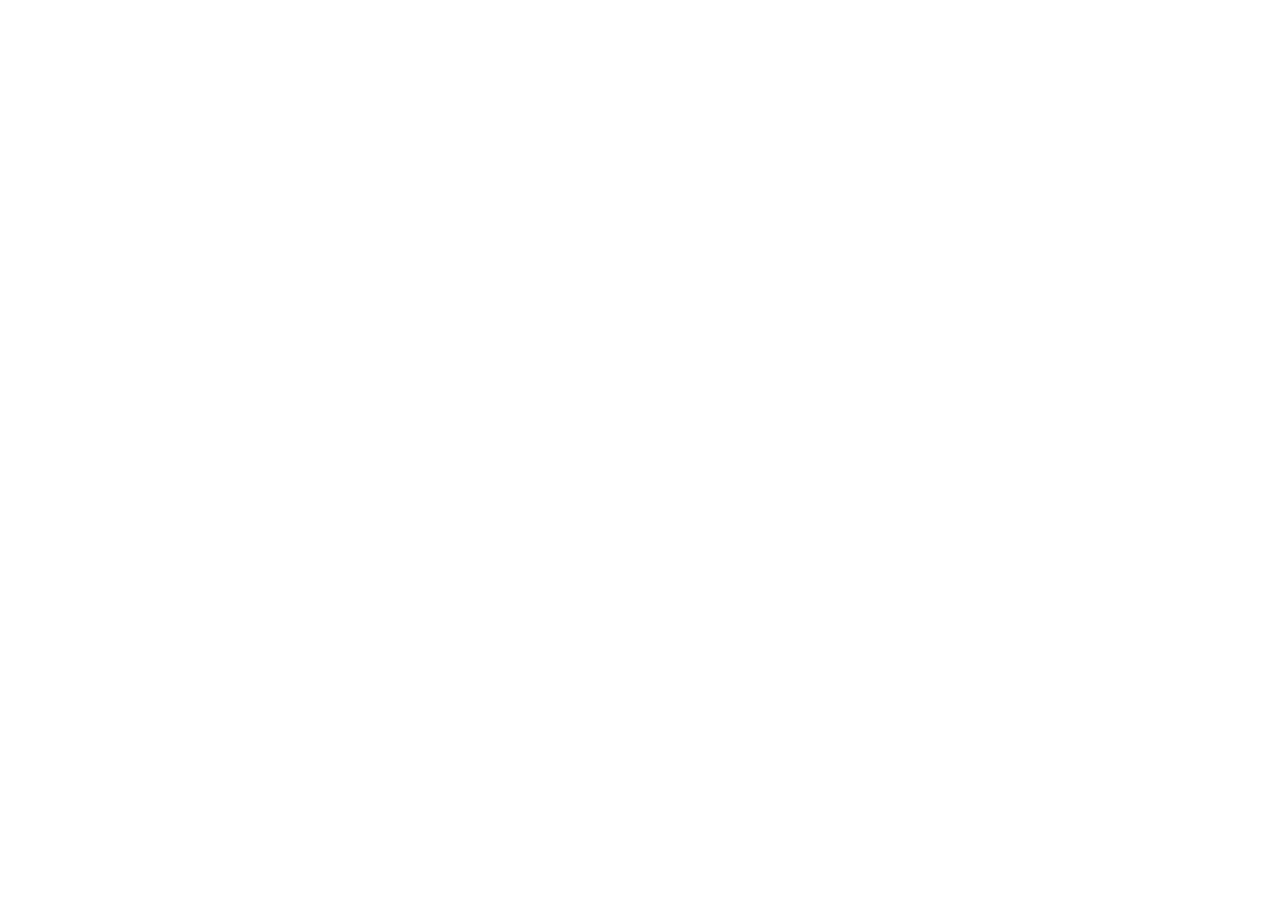
==== characters.html @ 06d354cf "additional changes to index.html and style.css, and add about.html, characters.html, contact.html, g" ====
<!DOCTYPE html>
<html lang="en">
<head>
    <meta charset="UTF-8">
    <meta name="viewport" content="width=device-width, initial-scale=1.0">
    <title>Lama Legends-Characters</title>
</head>
<body>
    
</body>
</html>
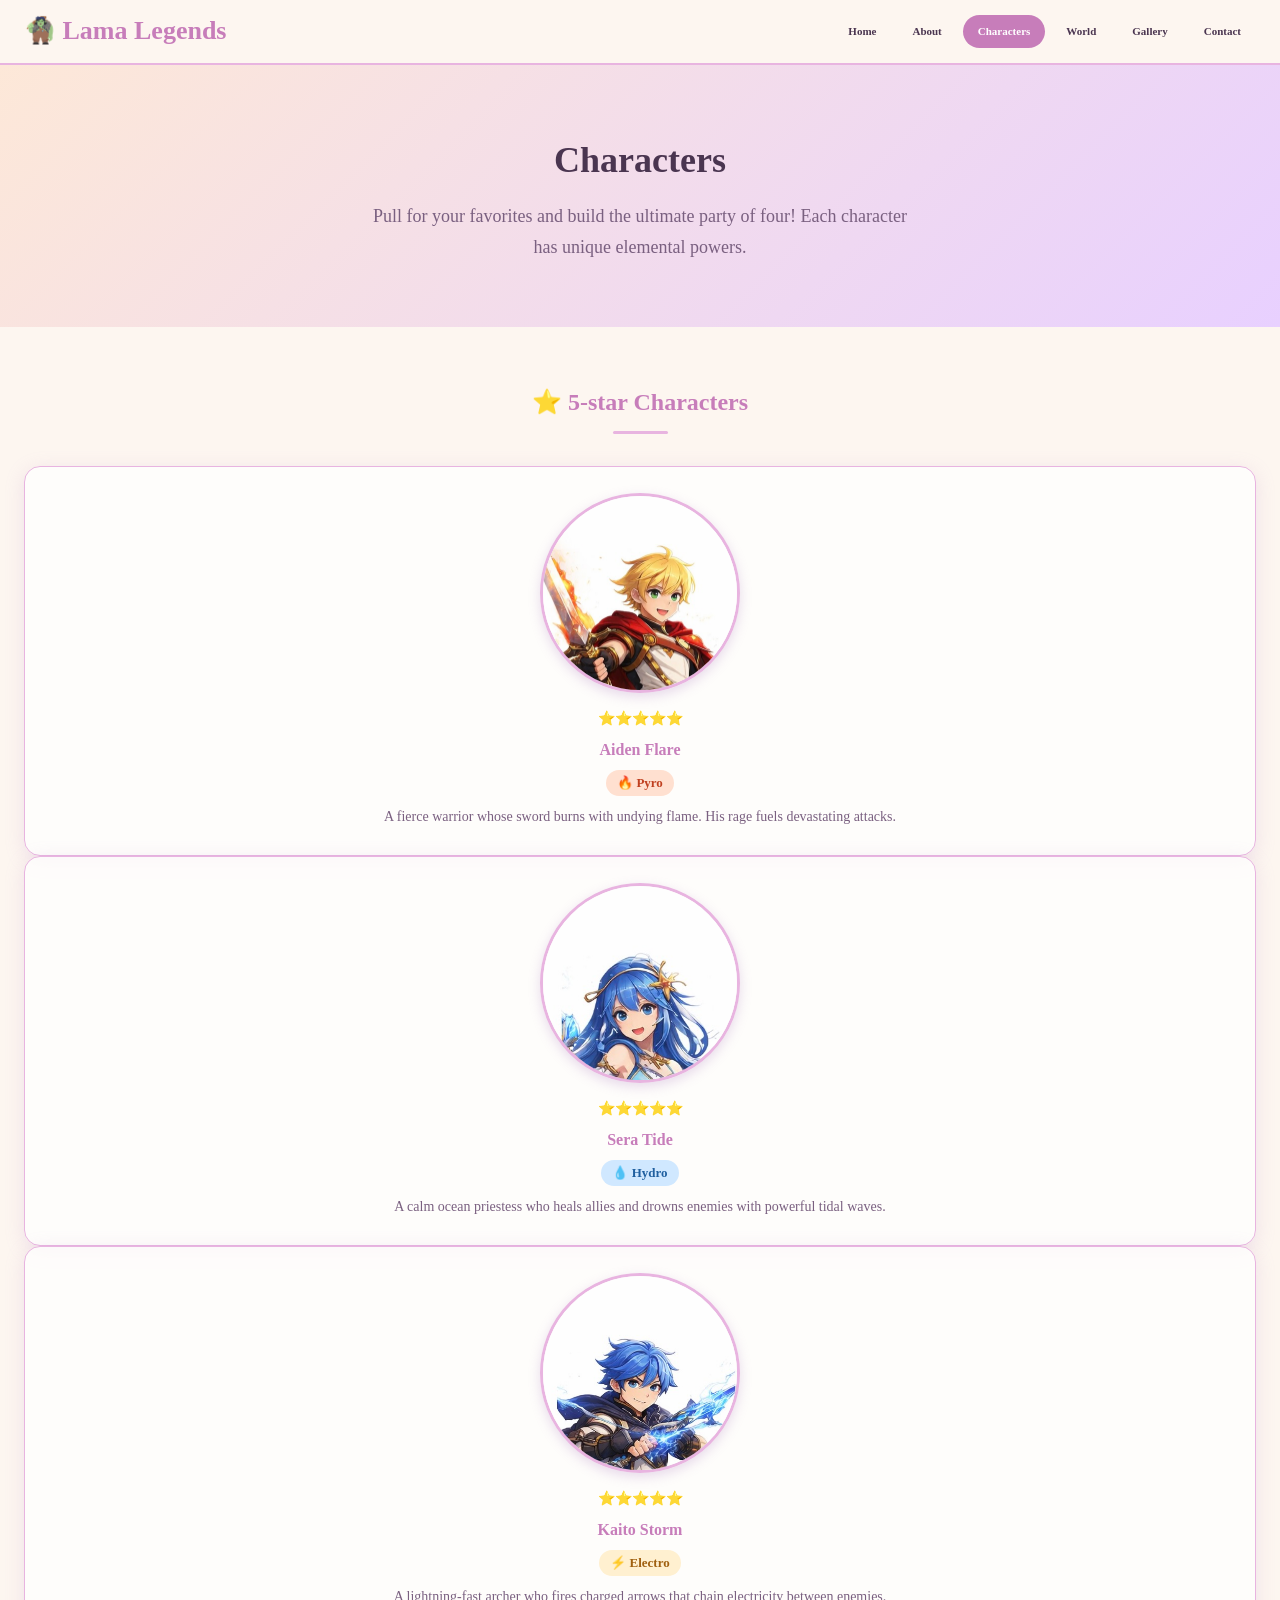
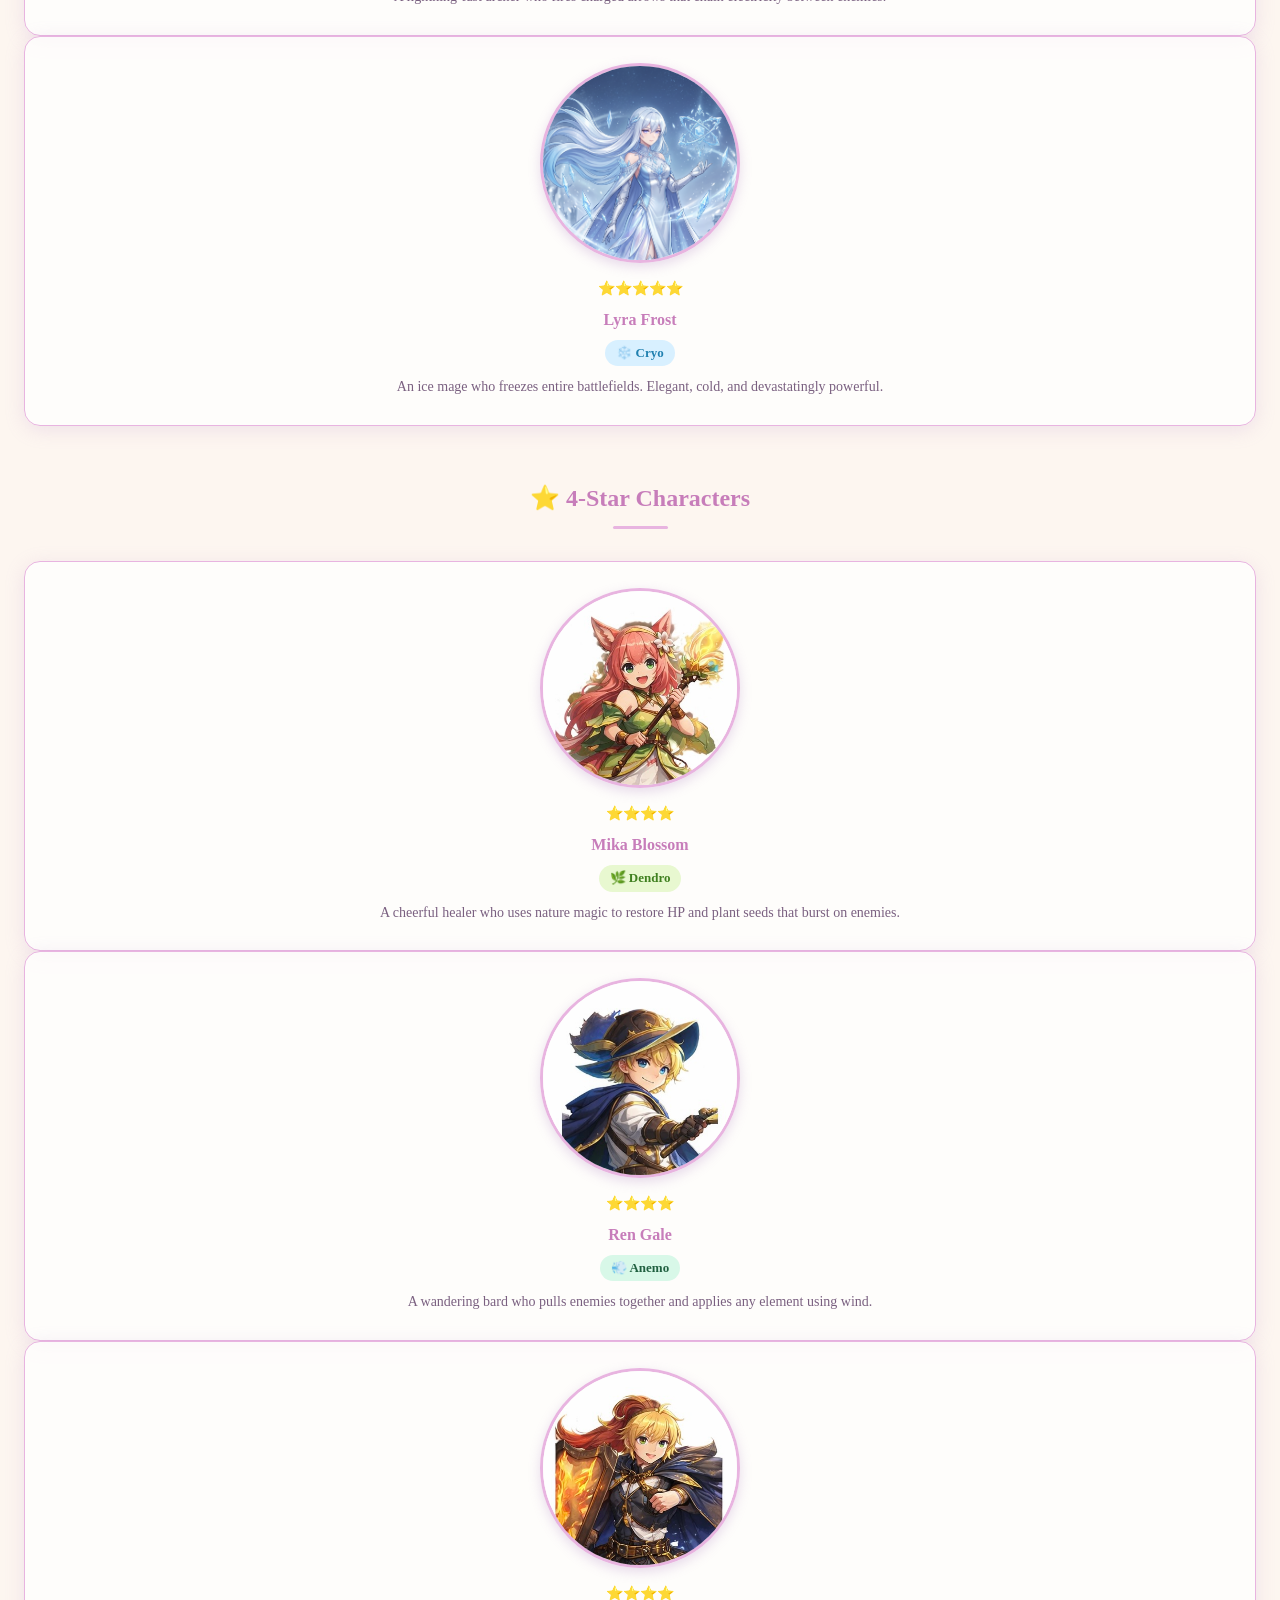
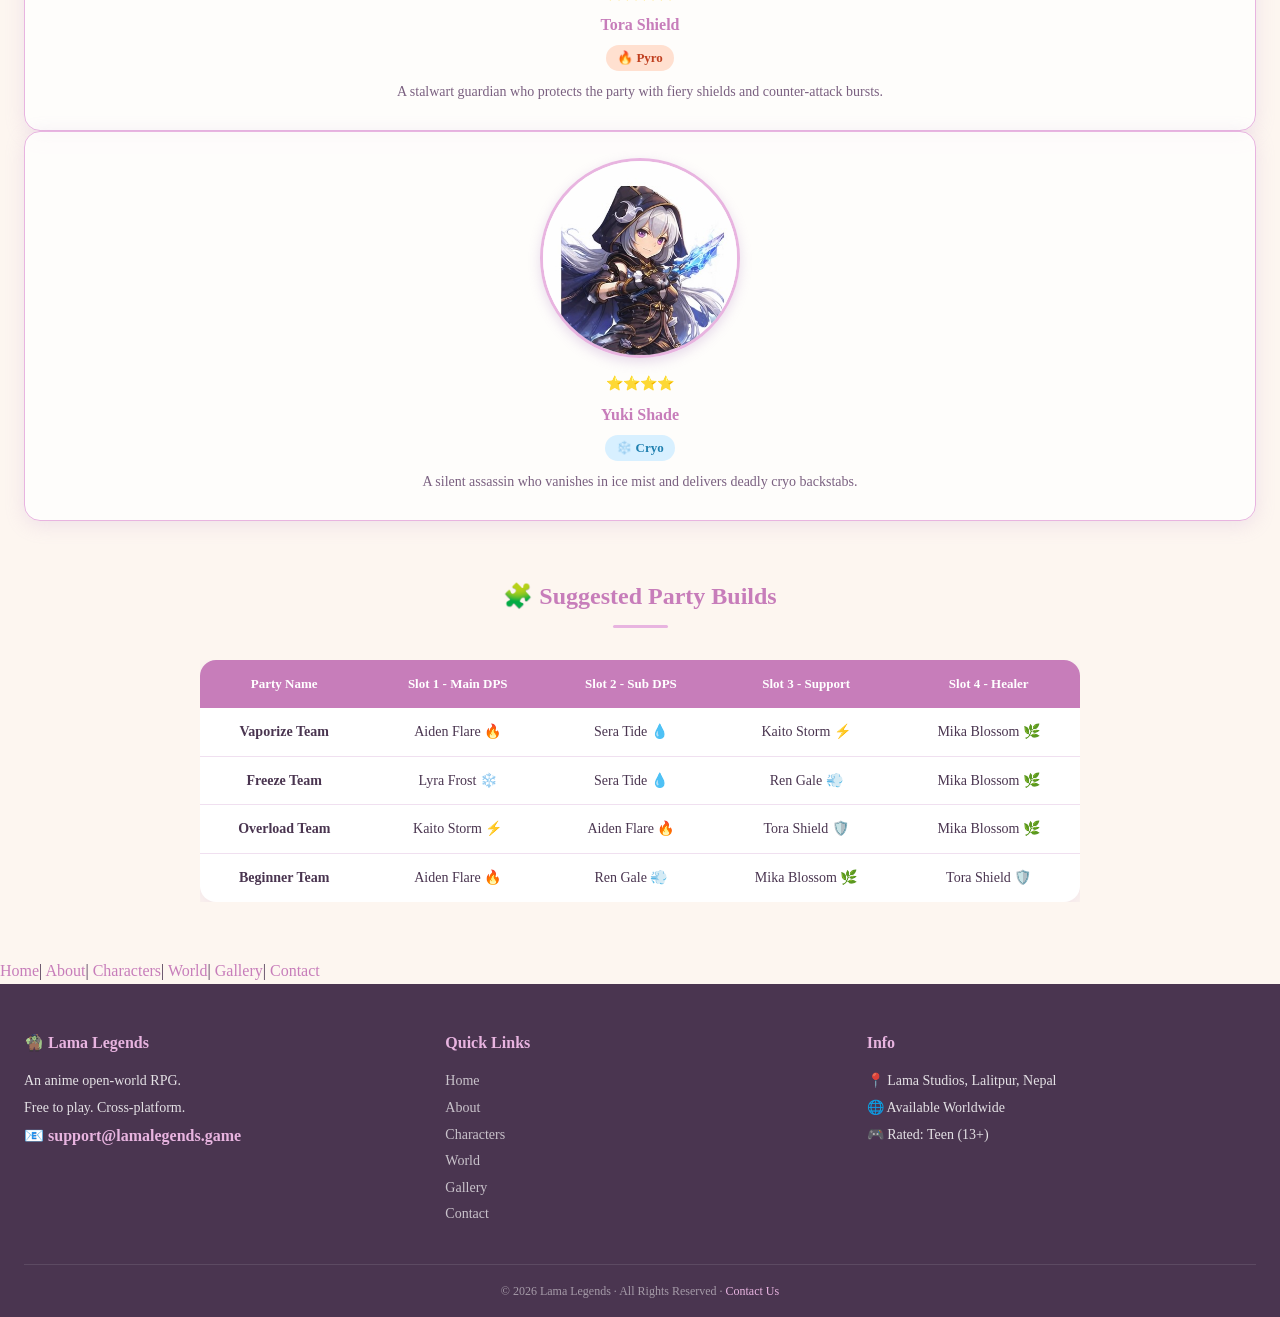
==== commit 7bfa47f2: "modified characters.html, contact.html, gallery.html, style.css, and world.html, and added images to" ====
--- a/characters.html
+++ b/characters.html
@@ -4,8 +4,180 @@
     <meta charset="UTF-8">
     <meta name="viewport" content="width=device-width, initial-scale=1.0">
     <title>Lama Legends-Characters</title>
+    <link rel="stylesheet" href="style.css">
 </head>
 <body>
+    <nav class="navbar">
+        <div class="nav-inner">
+            <div class="nav-logo">🧌 Lama Legends</div>
+            <ul class="nav-links">
+                <li><a href="index.html">Home</a></li>
+                <li><a href="about.html">About</a></li>
+                <li><a href="characters.html" class="active">Characters</a></li>
+                <li><a href="world.html">World</a></li>
+                <li><a href="gallery.html">Gallery</a></li>
+                <li><a href="contact.html">Contact</a></li>
+            </ul>
+        </div>
+    </nav>
+    
+    <section class="page-hero">
+        <h1>Characters</h1>
+        <p>Pull for your favorites and build the ultimate party of four! Each character has unique elemental powers.</p>
+    </section>
+    <div class="page-container">
+        <h2 class="section-title">⭐️ 5-star Characters</h2>
+        <div class="chars-grid">
+            <div class="char-card">
+                <div class="char-avatar" aria-label="Fire character"><img src="images/Aiden Flare.jpeg"></div>
+                <div class="char-stars">⭐️⭐️⭐️⭐️⭐️</div>
+                <h3>Aiden Flare</h3>
+                <span class="char-role role-fire">🔥 Pyro</span>
+                <p class="char-desc">A fierce warrior whose sword burns with undying flame. His rage fuels devastating attacks.</p>
+            </div>
+
+            <div class="char-card">
+                <div class="char-avatar" aria-label="Water character"><img src="images/Sera Tide.jpeg"></div>
+                <div class="char-stars">⭐️⭐️⭐️⭐️⭐️</div>
+                <h3>Sera Tide</h3>
+                <span class="char-role role-water">💧 Hydro</span>
+                <p class="char-desc">A calm ocean priestess who heals allies and drowns enemies with powerful tidal waves.</p>
+            </div>
+
+            <div class="char-card">
+                <div class="char-avatar" aria-label="Lightning character"><img src="images/Kaito Storm.jpeg"></div>
+                <div class="char-stars">⭐️⭐️⭐️⭐️⭐️</div>
+                <h3>Kaito Storm</h3>
+                <span class="char-role role-thunder">⚡️ Electro</span>
+                <p class="char-desc">A lightning-fast archer who fires charged arrows that chain electricity between enemies.</p>
+            </div>
+
+            <div class="char-card">
+                <div class="char-avatar" aria-label="Ice character"><img src="images/Lyra Frost.png"></div>
+                <div class="char-stars">⭐️⭐️⭐️⭐️⭐️</div>
+                <h3>Lyra Frost</h3>
+                <span class="char-role role-ice">❄️ Cryo</span>
+                <p class="char-desc">An ice mage who freezes entire battlefields. Elegant, cold, and devastatingly powerful.</p>
+            </div>
+        </div>
+
+        <h2 class="section-title" style="margin-top: 52px;">⭐️ 4-Star Characters</h2>
+        <div class="chars-grid">
+            <div class="char-card">
+                <div class="char-avatar" aria-label="Nature character"><img src="images/Mika Blossom.jpeg"></div>
+                <div class="char-stars">⭐️⭐️⭐️⭐️</div>
+                <h3>Mika Blossom</h3>
+                <span class="char-role role-nature">🌿 Dendro</span>
+                <p class="char-desc">A cheerful healer who uses nature magic to restore HP and plant seeds that burst on enemies.</p>
+            </div>
+            <div class="char-card">
+                <div class="char-avatar" aria-label="Wind character"><img src="images/Ren Gale.jpeg"></div>
+                <div class="char-stars">⭐️⭐️⭐️⭐️</div>
+                <h3>Ren Gale</h3>
+                <span class="char-role role-wind">💨 Anemo</span>
+                <p class="char-desc">A wandering bard who pulls enemies together and applies any element using wind.</p>
+            </div>
+            <div class="char-card">
+                <div class="char-avatar" aria-label="Shield character"><img src="images/Tora Shield.jpeg"></div>
+                <div class="char-stars">⭐️⭐️⭐️⭐️</div>
+                <h3>Tora Shield</h3>
+                <span class="char-role role-fire">🔥 Pyro</span>
+                <p class="char-desc">A stalwart guardian who protects the party with fiery shields and counter-attack bursts.</p>
+            </div>
+            <div class="char-card">
+                <div class="char-avatar" aria-label="Moon character"><img src="images/Yuki Shade.jpeg"></div>
+                <div class="char-stars">⭐️⭐️⭐️⭐️</div>
+                <h3>Yuki Shade</h3>
+                <span class="char-role role-ice">❄️ Cryo</span>
+                <p class="char-desc">A silent assassin who vanishes in ice mist and delivers deadly cryo backstabs.</p>
+            </div>            
+        </div>
+
+        <div style="margin-top: 55px;"></div>
+        <h2 class="section-title">🧩 Suggested Party Builds</h2>
+        <div class="table-wrapper">
+            <table class="styled-table">
+                <thead>
+                    <tr>
+                        <th>Party Name</th>
+                        <th>Slot 1 - Main DPS</th>
+                        <th>Slot 2 - Sub DPS</th>
+                        <th>Slot 3 - Support</th>
+                        <th>Slot 4 - Healer</th>
+                    </tr>
+                </thead>
+                <tbody>
+                    <tr>
+                        <td><strong>Vaporize Team</strong></td>
+                        <td>Aiden Flare 🔥</td>
+                        <td>Sera Tide 💧</td>
+                        <td>Kaito Storm ⚡️</td>
+                        <td>Mika Blossom 🌿</td>
+                    </tr>
+                    <tr>
+                        <td><strong>Freeze Team</strong></td>
+                        <td>Lyra Frost ❄️</td>
+                        <td>Sera Tide 💧</td>
+                        <td>Ren Gale 💨</td>
+                        <td>Mika Blossom 🌿</td>
+                    </tr>
+                    <tr>
+                        <td><strong>Overload Team</strong></td>
+                        <td>Kaito Storm ⚡️</td>
+                        <td>Aiden Flare 🔥</td>
+                        <td>Tora Shield 🛡️</td>
+                        <td>Mika Blossom 🌿</td>
+                    </tr>
+                    <tr>
+                        <td><strong>Beginner Team</strong></td>
+                        <td>Aiden Flare 🔥</td>
+                        <td>Ren Gale 💨</td>
+                        <td>Mika Blossom 🌿</td>
+                        <td>Tora Shield 🛡️</td>
+                    </tr>
+                </tbody>
+            </table>
+        </div>
+    </div>
+
+    <div class="secondary-nav">
+        <a href="index.html">Home</a><span>|</span>
+        <a href="about.html">About</a><span>|</span>
+        <a href="characters.html">Characters</a><span>|</span>
+        <a href="world.html">World</a><span>|</span>
+        <a href="gallery.html">Gallery</a><span>|</span>
+        <a href="contact.html">Contact</a>  
+    </div>    
+    <footer class="site-footer">
+        <div class="footer-inner">
+            <div class="footer-col">
+                <h4>🧌 Lama Legends</h4>
+                <p>An anime open-world RPG. <br>Free to play. Cross-platform.</p>
+                <a href="mailto:support@lamalegends.game" class="email-link">📧 support@lamalegends.game</a>
+            </div>
+            <div class="footer-col">
+                <h4>Quick Links</h4>
+                <ul>
+                    <li><a href="index.html">Home</a></li>
+                    <li><a href="about.html">About</a></li>
+                    <li><a href="characters.html">Characters</a></li>
+                    <li><a href="world.html">World</a></li>
+                    <li><a href="gallery.html">Gallery</a></li>
+                    <li><a href="contact.html">Contact</a></li>
+                </ul>
+            </div>
+            <div class="footer-col">
+                <h4>Info</h4>
+                <p>📍 Lama Studios, Lalitpur, Nepal</p>
+                <p>🌐 Available Worldwide</p>
+                <p>🎮 Rated: Teen (13+)</p>
+            </div>      
+        </div>
+        <div class="footer-bottom">
+            <p>&copy; 2026 Lama Legends &middot; All Rights Reserved &middot; <a href="contact.html">Contact Us</a></p>
+        </div>
+    </footer>
+    <script src="main.js"></script>
     
 </body>
 </html>
--- a/style.css
+++ b/style.css
@@ -0,0 +1,371 @@
+*{
+    margin: 0px;
+    padding: 0px;
+    box-sizing: border-box;
+}
+body{
+    background-color: #fdf6f0;
+    color: #4a3550;
+    line-height: 1.7;
+    font-family: Georgia, 'Times New Roman', Times, serif;
+    font-size: 16px;
+}
+a { color: #c77dba; text-decoration: none; }
+a:hover { color: #f4a96a; }
+a:visited { color: #9b5db5; }
+h1, h2, h3 { font-family: 'Palatino Linotype', Palatino, serif; }
+.navbar {
+  position: sticky; 
+  top: 0;
+  z-index: 100;
+  background: rgba(253, 246, 240, 0.95);
+  border-bottom: 2px solid #e8b4e0;
+  height: 65px;
+}
+.nav-inner {
+  max-width: 1320px;
+  margin: 0 auto;         
+  padding: 0 24px;
+  height: 100%;
+  display: flex;
+  align-items: center;
+  justify-content: space-between;
+}
+.nav-logo {
+  font-size: 26px;
+  font-weight: bold;
+  color: #c77dba;
+  font-family: 'Palatino Linotype', serif;
+}
+.nav-links {
+  list-style: none; 
+  display: flex;
+  gap: 6px;
+}
+.nav-links a {
+  display: inline-block;
+  padding: 7px 15px;
+  border-radius: 30px; 
+  font-weight: bold;
+  font-size: 11px;
+  color: #4a3550;
+  transition: background 0.2s, color 0.2s;
+}
+.nav-links a:hover,
+.nav-links a.active {
+  background: #c77dba;
+  color: #ffffff
+}
+.nav-links a:visited { color: #4a3550 }
+.nav-links a.active:visited,
+.nav-links a:hover { color: #ffffff; }
+.btn-primary {
+  display: inline-block;
+  padding: 11px 28px;
+  background: #c77dba;
+  color: #ffffff !important;
+  border-radius: 30px;
+  font-weight: bold;
+  border: none;
+  cursor: pointer;
+  transition: background 0.2s, transform 0.2s;
+  box-shadow: 0 4px 14px rgba(199,125,186,0.3);
+}
+.btn-primary:hover {
+  background: #f4a96a;
+  transform: translateY(-2px);
+}
+.btn-secondary {
+  display: inline-block;
+  padding: 9px 24px;
+  background: transparent;
+  color: #c77dba!important;
+  border: 2px solid #c77dba;
+  border-radius: 30px;
+  font-weight: bold;
+  cursor: pointer;
+  transition: all 0.2s;
+}
+.btn-secondary:hover {
+  background: #c77dba;
+  color: #ffffff !important;
+}
+.section-title {
+  text-align: center;
+  font-size: 24px;
+  color: #c77dba;
+  margin-bottom: 32px;
+}
+.section-title::after {
+  content: '';
+  display: block;
+  width: 55px;
+  height: 3px;
+  background: #e8b4e0;
+  border-radius: 4px;
+  margin: 8px auto 0;
+}
+.slider-section { position: relative; overflow: hidden; }
+.slider { position: relative; height: 100vh; min-height: 500px; }
+.slide {
+  position: absolute;
+  height: 100%;
+  inset: 0; 
+  display: flex;
+  align-items: center;
+  padding: 0 8%;
+  opacity: 0; 
+  transition: opacity 0.7s;
+  pointer-events: none; 
+  background-size: cover;
+  background-position: center;
+}
+.slide::before {
+  content: "";
+  position: absolute;
+  inset: 0;
+  background: rgba(0,0,0,0.2);
+}
+.slide1{
+  background: url("images/lama_legends_1.png") center/cover no-repeat;}
+.slide2{
+  background: url("images/lama_legends_2.png") center/cover no-repeat;}
+.slide3{
+  background: url("images/lama_legends_3.png") center/cover no-repeat;}
+.slide.active {
+  opacity: 1;
+  pointer-events: all;
+}
+.slide-tag {
+  font-size: 12px;
+  font-weight: bold;
+  color: #ffd6ff;
+  letter-spacing: 2px;
+  text-transform: uppercase;
+  margin-bottom: 8px;
+}
+.slide-content { max-width: 550px; position: relative; z-index: 2;}
+.slide-content h1 { font-size: 42px; color: #ffffff; margin-bottom: 12px; }
+.slide-sub { font-size: 18px; color: #f5f5f5; margin-bottom: 22px; }
+.slider-btn {
+  position: absolute;
+  top: 50%;
+  transform: translateY(-50%);
+  background: rgba(255,255,255,0.8);
+  border: none;
+  width: 42px;
+  height: 42px;
+  border-radius: 50%;
+  font-size: 18px;
+  cursor: pointer;
+  color: #c77dba;
+  box-shadow: 0 4px 20px rgba(180,140,200,0.2);
+  z-index: 10;
+  transition: background 0.2s;
+}
+.slider-btn:hover { background: #c77dba; color: #ffffff; }
+.slider-btn.prev { left: 14px; }
+.slider-btn.next { right: 14px; }
+.slider-dots {
+  position: absolute;
+  bottom: 16px;
+  left: 50%;
+  transform: translateX(-50%);
+  display: flex;
+  gap: 8px;
+  z-index: 10;
+}
+.dot {
+  width: 10px;
+  height: 10px;
+  border-radius: 50%;
+  background: #e8b4e0;
+  cursor: pointer;
+  transition: background 0.3s, transform 0.3s;
+}
+.dot.active { background: #c77dba; transform: scale(1.3); }
+.features-grid{
+  max-width: 1320px;
+  margin: 0 auto;
+  padding: 65px 24px;
+}
+.features-grid{
+  display: grid;
+  grid-template-columns: repeat(auto-fit, minmax(250px, 1fr));
+  gap: 22px;
+}
+.feature-card{
+  background: rgb(255,255,255,0.75);
+  border-radius: 16px;
+  padding: 28px 22px;
+  box-shadow: 0 4px 20px rgba(180,140,200,0.2);
+  border: 1.5px solid #e8b4e0;
+  transition: transform 0.2s;
+}
+.feature-card:hover{transform: translateY(-5px);}
+.feature-icon {font-size: 32px; margin-bottom: 10px;}
+.feature-card h3{font-size: 16px; color: #c77dba; margin-bottom: 6px;}
+.feature-card p{font-size: 14px; color: #e8b4e0;}
+.table-section{
+  background: #f5eaf5;
+  padding: 65px 24px;
+}
+.table-wrapper{
+  max-width: 880px;
+  margin: 0 auto;
+  overflow-x: auto;
+}
+.styled-table{
+  width: 100%;
+  border-collapse: collapse;
+  background: #ffffff;
+  border-radius: 16px;
+  overflow: hidden;
+  box-shadow: 0 4px 20px rgba(180,140,200,0.2);
+}
+.styled-table th{
+  background: #c77dba;
+  color: #ffffff;
+  padding: 13px 16px;
+  text-align: center;
+  font-size: 13px;
+}
+.styled-table td{
+  padding: 12px 16px;
+  text-align: center;
+  border-bottom: 1px solid #f0e0f0;
+  font-size: 14px;
+}
+.styled-table tr:hover td{background: #fdf0ff;}
+.styled-table tr:last-child td{border-bottom: none;}
+.badge{
+  display: inline-block;
+  padding: 3px 11px;
+  border-radius: 20px;
+  font-size: 11px;
+  font-weight: bold;
+}
+.badge.green {background: #d4f4e8; color: #2a8a58;}
+.badge.yellow {background: #fff3d4; color: #9a7020;}
+.links-section{
+  max-width: 1320px;
+  margin: auto;
+  padding: 55px 24px;
+  text-align: center;
+}
+.ext-links{display: flex; flex-wrap: wrap; gap: 12px; justify-content: center;}
+.ext-link{
+  display: inline-block;
+  padding: 9px 20px;
+  border-radius: 30px;
+  background: rgba(255,255,255,0.75);
+  border: 1.5px solid #e8b4e0;
+  font-weight: bold;
+  color: #4a3550 !important;
+  box-shadow: 0 4px 20px rgba(180,140,200,0.2);
+  transition: all 0.2s;
+}
+.ext-link:hover{background: #c77dba; color: #ffffff !important; border-color: #c77dba;}
+.site-footer{
+  background: #4a3550;
+  color: rgba(255, 255, 255, 0.85);
+  padding: 45px 24px 0;
+}
+.footer-inner{
+  max-width: 1320px;
+  margin: 0 auto;
+  display: grid;
+  grid-template-columns: repeat(auto-fit, minmax(190px, 1fr));
+  gap: 32px;
+  padding-bottom: 36px;
+}
+.footer-col h4{
+  font-size: 16px;
+  color: #e8b4e0;
+  margin-bottom: 12px;
+}
+.footer-col p, 
+.footer-col li{font-size: 14px; line-height: 1.9; list-style: none;}
+.footer-col ul a {color: rgba(255,255,255,0.7);}
+.footer-col ul a:hover{color: #e8b4e0;}
+.email-link{color: #e8b4e0 !important; font-weight: bold;}
+.email-link:hover{color: #f4a96a !important;}
+.footer-bottom{
+  border-top: 1px solid rgba(255,255,255,0.1);
+  text-align: center;
+  padding: 16px 0;
+  font-size: 12px;
+  color: rgba(255,255,255,0.5);
+}
+.footer-bottom a{color: #e8b4e0;}
+.page-hero{background: linear-gradient(135deg, #fde8d8, #e8d0ff); 
+ padding: 65px 24px;
+ text-align: center;}
+.page-hero h1 {font-size: 36px; 
+  color: #4a3550; 
+  margin-bottom: 10px;}
+.page-hero p{font-size: 18px; 
+  color: #7a6080; 
+  max-width: 560px; 
+  margin: 0 auto;}
+.page-container {max-width: 1320px; 
+  margin: 0 auto; 
+  padding: 55px 24px;}
+.about-grid{display: grid; 
+  grid-template-columns: 1fr 1fr; 
+  gap: 36px; 
+  align-items: start;}
+.about-text h2{font-size: 18px; 
+  color: #c77dba; 
+  margin-bottom: 12px;}
+.about-text p{color: #7a6080; 
+  margin-bottom: 14px;}
+.info-box{background: rgba(255,255,255,0.75); 
+  border: 1.5px solid #e8b4e0; 
+  border-radius: 16px; 
+  padding: 24px; 
+  box-shadow: 0 4px 20px rgba(180,140,200,0.2);}
+.info-box h3{color: #c77dba; margin-bottom: 12px;}
+.info-box table {width: 100%; border-collapse: collapse;}
+.info-box td{padding: 7px 4px;
+  border-bottom: 1px dashed #e8d0f0;
+  font-size: 14px;}
+.info-box td:first-child{font-weight: bold; color: #c77dba; width: 50%;}
+.char-grid{display: grid;
+grid-template-columns: repeat(auto-fit, minmax(210px, 1fr));
+gap: 24px;}
+.char-card{background: rgba(255,255,255,0.75);
+border: 1.5px solid #e8b4e0;
+border-radius: 16px;
+padding: 26px 18px;
+text-align: center;
+box-shadow: 0 4px 20px rgba(180,140,200,0.2);
+transition: transform 0.2s;}
+.char-card:hover{transform: translateY(-5px);}
+.char-avatar{width: 200px;
+  height: 200px;
+  margin: 0 auto 14px;
+  border-radius: 50%;
+  overflow: hidden;
+  border: 3px solid #e8b4e0;
+  box-shadow: 0 4px 12px rgba(180,140,200,0.3);
+}
+.char-avatar img{width: 100%;
+height: 100%;
+object-fit: cover;
+object-position: top;}
+.char-stars{font-size: 14px; margin-bottom: 5px;}
+.char-card h3{color: #c77dba; margin-bottom: 5px; font-size: 16px;}
+.char-desc{font-size: 14px; color: #7a6080;}
+.char-role{display: inline-block;
+padding: 2px 11px;
+border-radius: 20px;
+font-size: 13px;
+font-weight: bold;
+margin-bottom: 9px;}
+.role-fire{background: #ffe0d0; color: #c04020;}
+.role-water{background: #d0e8ff; color: #2060a0;}
+.role-wind{background: #d8f8e8; color: #206040;}
+.role-thunder{background: #fff0d0; color: #a06010;}
+.role-ice{background: #d8f0ff; color: #2080b0;}
+.role-nature{background: #e8f8d0; color: #408020;}
